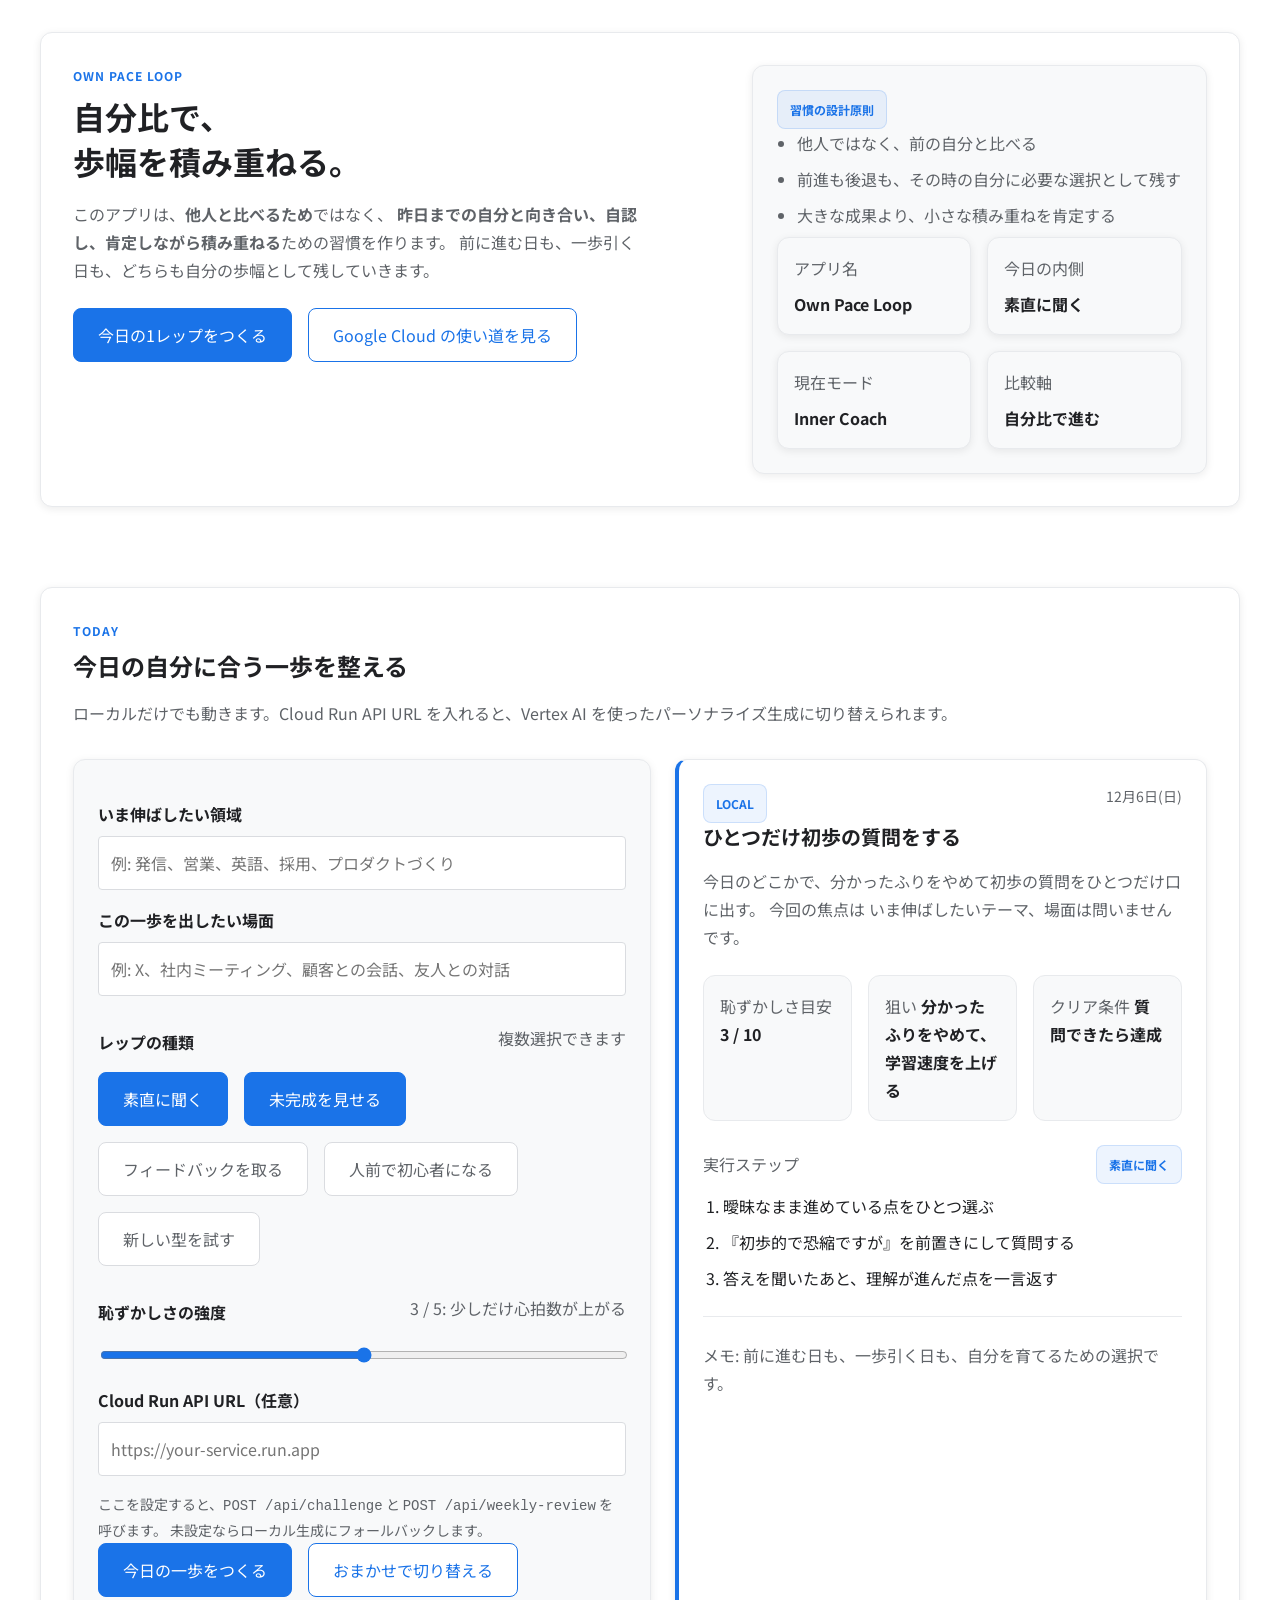
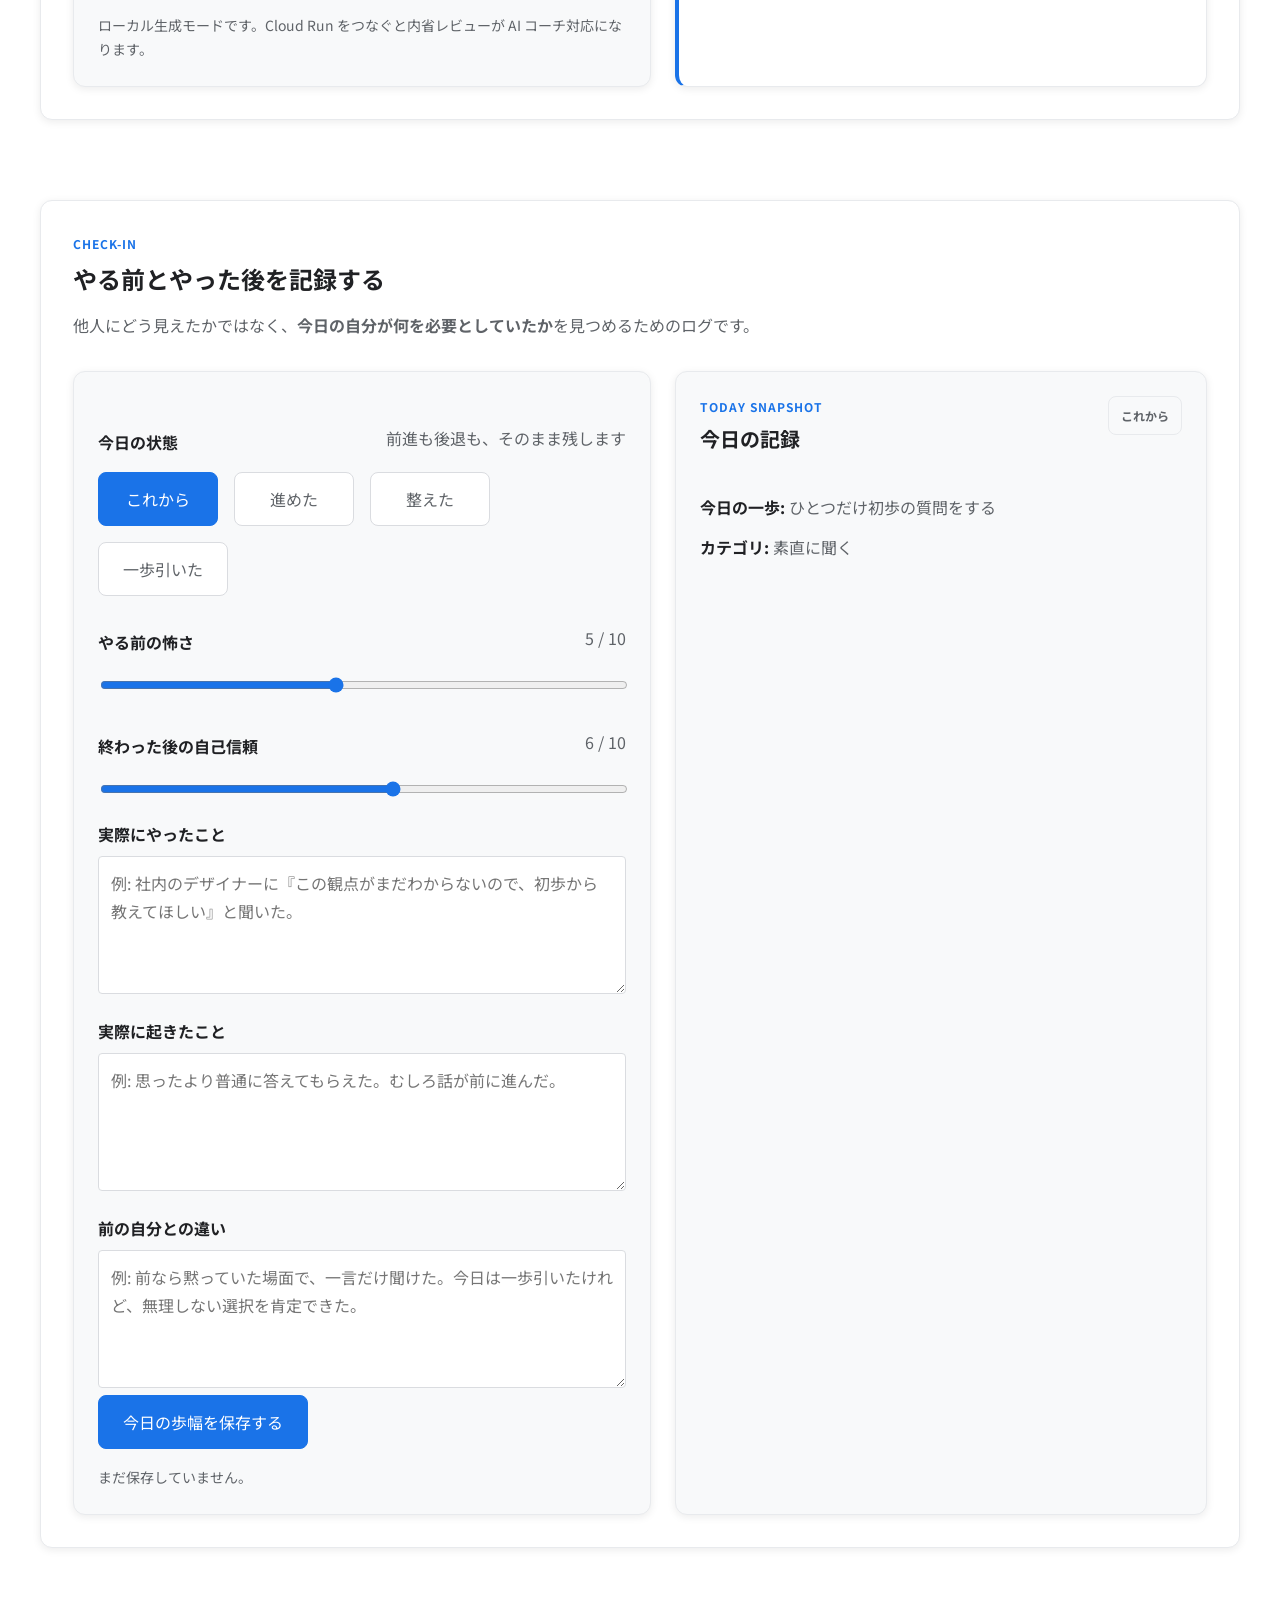
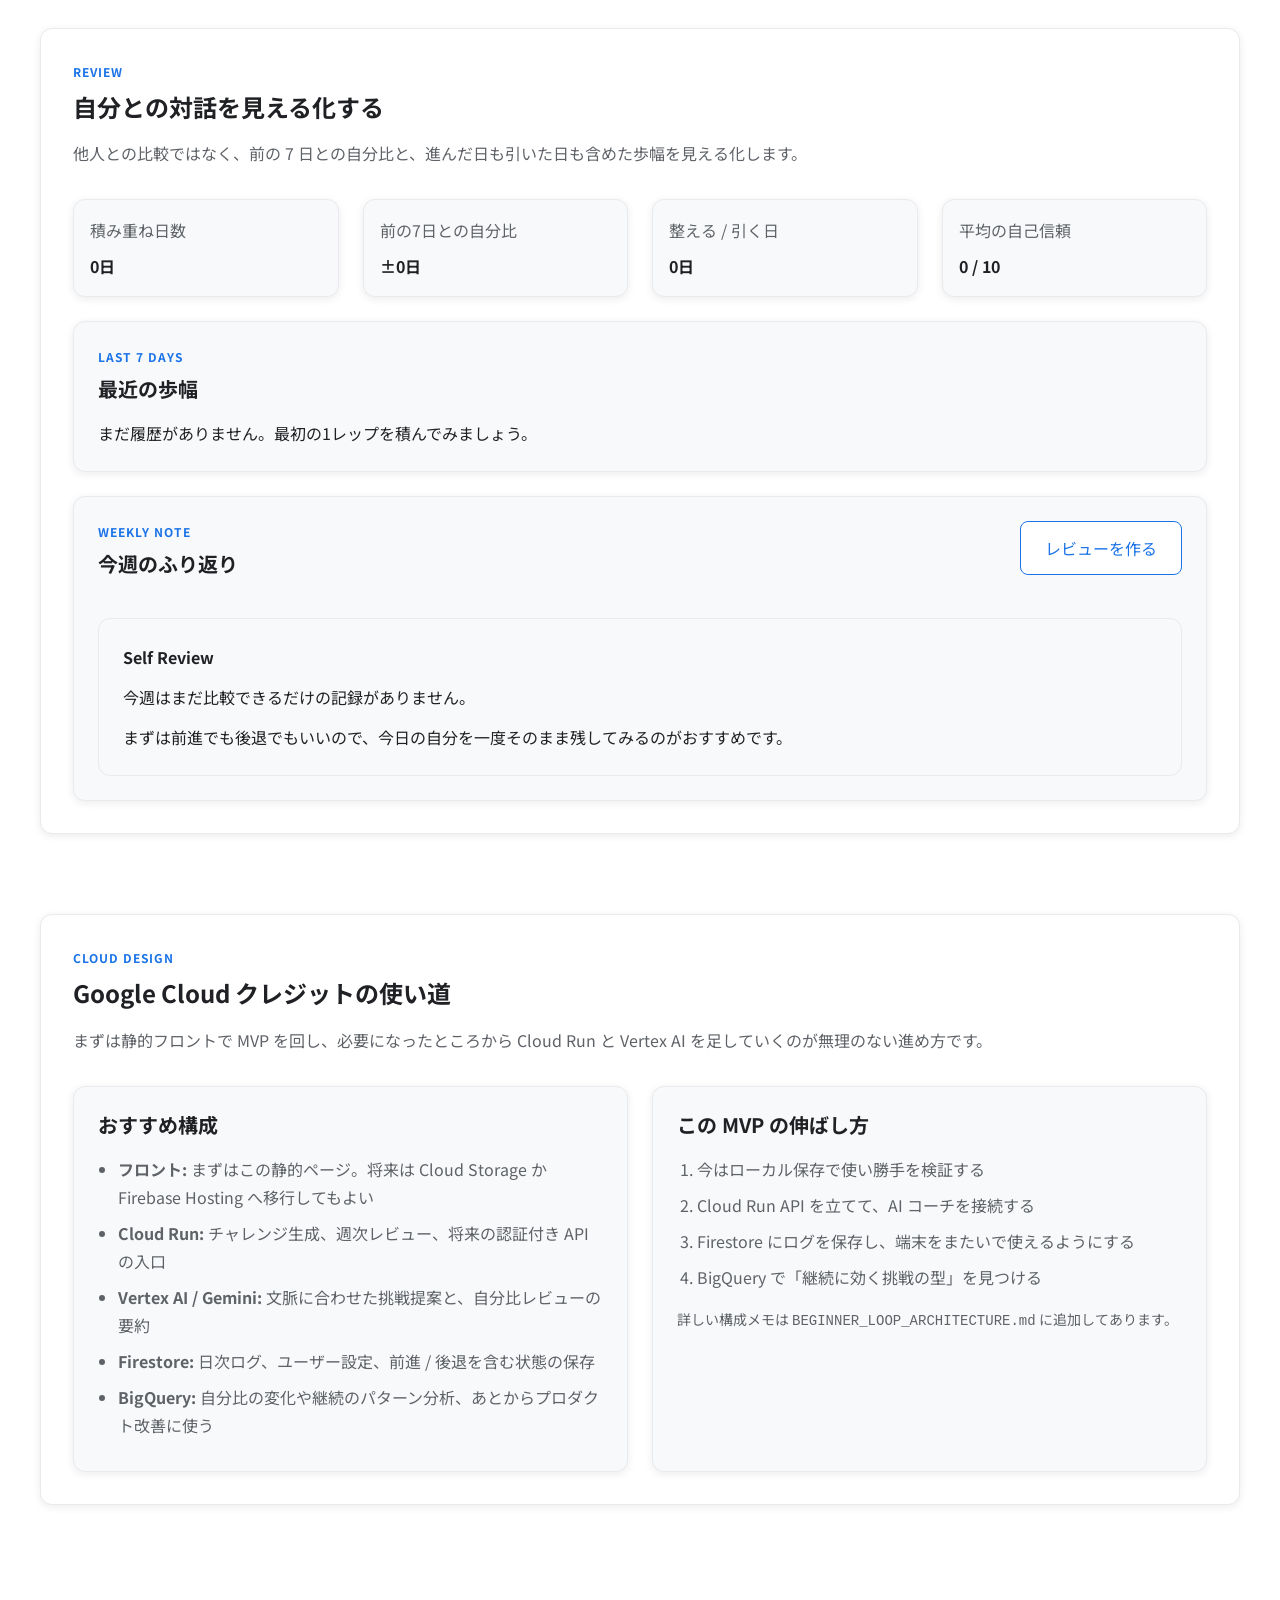
==== beginner-loop.html @ 5968f05c "Add Own Pace Loop MVP" ====
<!DOCTYPE html>
<html lang="ja">
<head>
  <meta charset="UTF-8">
  <meta name="viewport" content="width=device-width, initial-scale=1.0">
  <title>Own Pace Loop | 自分比で積み重ねる習慣</title>
  <meta
    name="description"
    content="他人ではなく自分との比較を大切にしながら、前進も後退も含めて積み重ねていくためのシングルページアプリ。ローカルでも動き、Cloud Run と Vertex AI にも接続できます。"
  >
  <link rel="preconnect" href="https://fonts.googleapis.com">
  <link rel="preconnect" href="https://fonts.gstatic.com" crossorigin>
  <link
    href="https://fonts.googleapis.com/css2?family=Inter:wght@400;600;700;800&family=Noto+Sans+JP:wght@400;500;700;800&display=swap"
    rel="stylesheet"
  >
  <link rel="stylesheet" href="./beginner-loop.css">
</head>
<body>
  <main class="page-shell">
    <header class="hero reveal">
      <div class="hero-copy">
        <p class="eyebrow">Own Pace Loop</p>
        <h1>自分比で、<br>歩幅を積み重ねる。</h1>
        <p class="hero-text">
          このアプリは、<strong>他人と比べるため</strong>ではなく、
          <strong>昨日までの自分と向き合い、自認し、肯定しながら積み重ねる</strong>ための習慣を作ります。
          前に進む日も、一歩引く日も、どちらも自分の歩幅として残していきます。
        </p>
        <div class="hero-actions">
          <a class="primary-btn" href="#today">今日の1レップをつくる</a>
          <a class="ghost-btn" href="#system">Google Cloud の使い道を見る</a>
        </div>
      </div>

      <aside class="hero-panel">
        <div class="panel-badge">習慣の設計原則</div>
        <ul class="principles-list">
          <li>他人ではなく、前の自分と比べる</li>
          <li>前進も後退も、その時の自分に必要な選択として残す</li>
          <li>大きな成果より、小さな積み重ねを肯定する</li>
        </ul>

        <div class="metrics-grid">
          <article class="metric-card">
            <span class="metric-label">アプリ名</span>
            <strong>Own Pace Loop</strong>
          </article>
          <article class="metric-card">
            <span class="metric-label">今日の内側</span>
            <strong id="hero-focus-label">今日の一歩</strong>
          </article>
          <article class="metric-card">
            <span class="metric-label">現在モード</span>
            <strong id="hero-mode-label">Inner Coach</strong>
          </article>
          <article class="metric-card">
            <span class="metric-label">比較軸</span>
            <strong>自分比で進む</strong>
          </article>
        </div>
      </aside>
    </header>

    <section id="today" class="panel reveal">
      <div class="section-heading">
        <p class="eyebrow">Today</p>
        <h2>今日の自分に合う一歩を整える</h2>
        <p class="section-copy">
          ローカルだけでも動きます。Cloud Run API URL を入れると、Vertex AI を使ったパーソナライズ生成に切り替えられます。
        </p>
      </div>

      <div class="today-grid">
        <article class="card control-card">
          <label for="focus-area">いま伸ばしたい領域</label>
          <input id="focus-area" type="text" placeholder="例: 発信、営業、英語、採用、プロダクトづくり">

          <label for="social-context">この一歩を出したい場面</label>
          <input id="social-context" type="text" placeholder="例: X、社内ミーティング、顧客との会話、友人との対話">

          <div class="label-row">
            <label>レップの種類</label>
            <span class="field-note">複数選択できます</span>
          </div>
          <div id="category-pills" class="pill-grid" role="group" aria-label="レップの種類">
            <button class="pill is-active" type="button" data-category="question">素直に聞く</button>
            <button class="pill is-active" type="button" data-category="draft">未完成を見せる</button>
            <button class="pill" type="button" data-category="feedback">フィードバックを取る</button>
            <button class="pill" type="button" data-category="public">人前で初心者になる</button>
            <button class="pill" type="button" data-category="experiment">新しい型を試す</button>
          </div>

          <div class="label-row">
            <label for="intensity">恥ずかしさの強度</label>
            <span id="intensity-label" class="field-note">3 / 5: 少しだけ心拍数が上がる</span>
          </div>
          <input id="intensity" type="range" min="1" max="5" value="3">

          <label for="api-url">Cloud Run API URL（任意）</label>
          <input id="api-url" type="url" placeholder="https://your-service.run.app">
          <p class="helper-text">
            ここを設定すると、<code>POST /api/challenge</code> と <code>POST /api/weekly-review</code> を呼びます。
            未設定ならローカル生成にフォールバックします。
          </p>

          <div class="action-row">
            <button id="generate-btn" class="primary-btn" type="button">今日の一歩をつくる</button>
            <button id="surprise-btn" class="ghost-btn" type="button">おまかせで切り替える</button>
          </div>

          <p id="generator-status" class="status-line">ローカル生成モードです。Cloud Run をつなぐと内省レビューが AI コーチ対応になります。</p>
        </article>

        <article class="card challenge-card">
          <div class="challenge-head">
            <span id="challenge-mode-badge" class="mode-badge">LOCAL</span>
            <span id="challenge-date" class="challenge-date"></span>
          </div>

          <h3 id="challenge-title">今日の一歩</h3>
          <p id="challenge-text" class="challenge-text">
            小さくて安全だけれど、少しだけ勇気が必要な一歩をここに作ります。
          </p>

          <div class="challenge-metrics">
            <div>
              <span class="mini-label">恥ずかしさ目安</span>
              <strong id="challenge-shame">5 / 10</strong>
            </div>
            <div>
              <span class="mini-label">狙い</span>
              <strong id="challenge-purpose">初心者に戻る耐性をつける</strong>
            </div>
            <div>
              <span class="mini-label">クリア条件</span>
              <strong id="challenge-win">今日の自分に必要な一歩を選べたら達成</strong>
            </div>
          </div>

          <div class="label-row compact">
            <span class="mini-label">実行ステップ</span>
            <span id="challenge-category" class="category-label">素直に聞く</span>
          </div>
          <ol id="challenge-steps" class="step-list">
            <li>今日はひとつ、知らないことをそのまま聞く</li>
            <li>分かったふりをしない</li>
            <li>終わったら感情の変化を記録する</li>
          </ol>

          <div class="challenge-footer">
            <p class="challenge-note">
              メモ: 前に進む日も、一歩引く日も、自分を育てるための選択です。
            </p>
          </div>
        </article>
      </div>
    </section>

    <section class="panel reveal">
      <div class="section-heading">
        <p class="eyebrow">Check-In</p>
        <h2>やる前とやった後を記録する</h2>
        <p class="section-copy">
          他人にどう見えたかではなく、<strong>今日の自分が何を必要としていたか</strong>を見つめるためのログです。
        </p>
      </div>

      <div class="checkin-grid">
        <article class="card form-card">
          <div class="label-row">
            <label>今日の状態</label>
            <span class="field-note">前進も後退も、そのまま残します</span>
          </div>
          <div id="status-group" class="segmented" role="group" aria-label="今日の状態">
            <button class="segment is-active" type="button" data-status="planned">これから</button>
            <button class="segment" type="button" data-status="done">進めた</button>
            <button class="segment" type="button" data-status="grounded">整えた</button>
            <button class="segment" type="button" data-status="retreated">一歩引いた</button>
          </div>

          <div class="range-block">
            <div class="label-row">
              <label for="fear-before">やる前の怖さ</label>
              <span id="fear-before-label" class="field-note">5 / 10</span>
            </div>
            <input id="fear-before" type="range" min="1" max="10" value="5">
          </div>

          <div class="range-block">
            <div class="label-row">
              <label for="relief-after">終わった後の自己信頼</label>
              <span id="relief-after-label" class="field-note">6 / 10</span>
            </div>
            <input id="relief-after" type="range" min="1" max="10" value="6">
          </div>

          <label for="action-taken">実際にやったこと</label>
          <textarea id="action-taken" rows="4" placeholder="例: 社内のデザイナーに『この観点がまだわからないので、初歩から教えてほしい』と聞いた。"></textarea>

          <label for="actual-outcome">実際に起きたこと</label>
          <textarea id="actual-outcome" rows="4" placeholder="例: 思ったより普通に答えてもらえた。むしろ話が前に進んだ。"></textarea>

          <label for="learning-note">前の自分との違い</label>
          <textarea id="learning-note" rows="4" placeholder="例: 前なら黙っていた場面で、一言だけ聞けた。今日は一歩引いたけれど、無理しない選択を肯定できた。"></textarea>

          <div class="action-row">
            <button id="save-log-btn" class="primary-btn" type="button">今日の歩幅を保存する</button>
          </div>
          <p id="save-status" class="status-line">まだ保存していません。</p>
        </article>

        <article class="card summary-card">
          <div class="summary-head">
            <div>
              <p class="eyebrow small">Today Snapshot</p>
              <h3>今日の記録</h3>
            </div>
            <span id="today-status-badge" class="status-badge planned">これから</span>
          </div>

          <div id="today-summary" class="summary-body">
            <p>まだ今日のログはありません。まずはひとつ、今日の自分に合う一歩を決めましょう。</p>
          </div>
        </article>
      </div>
    </section>

    <section class="panel reveal">
      <div class="section-heading">
        <p class="eyebrow">Review</p>
        <h2>自分との対話を見える化する</h2>
        <p class="section-copy">
          他人との比較ではなく、前の 7 日との自分比と、進んだ日も引いた日も含めた歩幅を見える化します。
        </p>
      </div>

      <div class="review-grid">
        <div class="stats-grid">
          <article class="stat-card">
            <span class="metric-label">積み重ね日数</span>
            <strong id="cumulative-days">0日</strong>
          </article>
          <article class="stat-card">
            <span class="metric-label">前の7日との自分比</span>
            <strong id="self-delta">±0日</strong>
          </article>
          <article class="stat-card">
            <span class="metric-label">整える / 引く日</span>
            <strong id="restore-days">0日</strong>
          </article>
          <article class="stat-card">
            <span class="metric-label">平均の自己信頼</span>
            <strong id="avg-trust">0 / 10</strong>
          </article>
        </div>

        <article class="card history-card">
          <div class="summary-head">
            <div>
              <p class="eyebrow small">Last 7 Days</p>
              <h3>最近の歩幅</h3>
            </div>
          </div>
          <div id="history-list" class="history-list"></div>
        </article>

        <article class="card review-card">
          <div class="summary-head">
            <div>
              <p class="eyebrow small">Weekly Note</p>
              <h3>今週のふり返り</h3>
            </div>
            <button id="review-btn" class="ghost-btn" type="button">レビューを作る</button>
          </div>
          <div id="review-output" class="review-output">
            <p>ログがたまると、ここに今週の自分比と歩幅をまとめます。Cloud Run をつなぐと AI 版レビューに切り替わります。</p>
          </div>
        </article>
      </div>
    </section>

    <section id="system" class="panel reveal">
      <div class="section-heading">
        <p class="eyebrow">Cloud Design</p>
        <h2>Google Cloud クレジットの使い道</h2>
        <p class="section-copy">
          まずは静的フロントで MVP を回し、必要になったところから Cloud Run と Vertex AI を足していくのが無理のない進め方です。
        </p>
      </div>

      <div class="system-grid">
        <article class="card system-card">
          <h3>おすすめ構成</h3>
          <ul class="system-list">
            <li><strong>フロント:</strong> まずはこの静的ページ。将来は Cloud Storage か Firebase Hosting へ移行してもよい</li>
            <li><strong>Cloud Run:</strong> チャレンジ生成、週次レビュー、将来の認証付き API の入口</li>
            <li><strong>Vertex AI / Gemini:</strong> 文脈に合わせた挑戦提案と、自分比レビューの要約</li>
            <li><strong>Firestore:</strong> 日次ログ、ユーザー設定、前進 / 後退を含む状態の保存</li>
            <li><strong>BigQuery:</strong> 自分比の変化や継続のパターン分析、あとからプロダクト改善に使う</li>
          </ul>
        </article>

        <article class="card system-card">
          <h3>この MVP の伸ばし方</h3>
          <ol class="system-list ordered">
            <li>今はローカル保存で使い勝手を検証する</li>
            <li>Cloud Run API を立てて、AI コーチを接続する</li>
            <li>Firestore にログを保存し、端末をまたいで使えるようにする</li>
            <li>BigQuery で「継続に効く挑戦の型」を見つける</li>
          </ol>
          <p class="helper-text">
            詳しい構成メモは <code>BEGINNER_LOOP_ARCHITECTURE.md</code> に追加してあります。
          </p>
        </article>
      </div>
    </section>
  </main>

  <script src="./beginner-loop.js"></script>
</body>
</html>
---- beginner-loop.css ----
:root {
  --primary: #1A73E8;
  --primary-soft: rgba(26, 115, 232, 0.08);
  --background: #FFFFFF;
  --surface: #F8F9FA;
  --text: #202124;
  --muted: #5F6368;
  --accent: #EA4335;
  --border: #E8EAED;
  --input-border: #DADCE0;
  --focus-ring: rgba(26, 115, 232, 0.24);
  --shadow: 0 2px 8px rgba(0, 0, 0, 0.08);
  --radius-card: 12px;
  --radius-button: 8px;
  --radius-input: 4px;
}

* {
  box-sizing: border-box;
}

html {
  scroll-behavior: smooth;
}

body {
  margin: 0;
  background: var(--background);
  color: var(--text);
  font-family: "Noto Sans JP", Inter, sans-serif;
  font-size: 16px;
  line-height: 1.75;
}

button,
input,
textarea {
  font: inherit;
}

a {
  color: inherit;
  text-decoration: none;
}

.page-shell {
  width: min(1200px, calc(100% - 48px));
  margin: 0 auto;
  padding: 32px 0 80px;
}

.hero,
.panel {
  margin-bottom: 80px;
  padding: 32px;
  border: 1px solid var(--border);
  border-radius: var(--radius-card);
  background: var(--background);
  box-shadow: var(--shadow);
}

.hero {
  display: grid;
  grid-template-columns: minmax(0, 1.35fr) minmax(320px, 0.95fr);
  gap: 32px;
  align-items: start;
}

.eyebrow {
  margin: 0 0 8px;
  color: var(--primary);
  font-size: 12px;
  font-weight: 700;
  letter-spacing: 0.08em;
  text-transform: uppercase;
}

.eyebrow.small {
  margin-bottom: 8px;
}

h1,
h2,
h3 {
  margin: 0 0 16px;
  color: var(--text);
  line-height: 1.4;
  font-weight: 700;
}

h1 {
  font-size: 32px;
}

h2 {
  font-size: 24px;
}

h3 {
  font-size: 20px;
}

p {
  margin: 0;
}

.hero-text,
.section-copy,
.helper-text,
.challenge-text,
.challenge-note,
.status-line,
.summary-body,
.system-list,
.principles-list,
.history-copy p,
.field-note,
.metric-label,
.mini-label {
  color: var(--muted);
}

.hero-text {
  max-width: 64ch;
}

.hero-actions,
.action-row,
.pill-grid,
.segmented {
  display: flex;
  flex-wrap: wrap;
  gap: 16px;
}

.hero-actions {
  margin-top: 24px;
}

.hero-panel,
.card,
.metric-card,
.stat-card {
  padding: 24px;
  border: 1px solid var(--border);
  border-radius: var(--radius-card);
  background: var(--surface);
  box-shadow: var(--shadow);
}

.hero-panel ul,
.system-list,
.step-list {
  margin: 0;
  padding-left: 20px;
}

.principles-list {
  margin: 0 0 24px;
  padding-left: 20px;
}

.principles-list li,
.system-list li,
.step-list li {
  margin-bottom: 8px;
}

.metrics-grid,
.challenge-metrics {
  display: grid;
  gap: 16px;
}

.metrics-grid {
  grid-template-columns: repeat(2, minmax(0, 1fr));
}

.metric-card,
.stat-card {
  padding: 16px;
}

.metric-card strong,
.stat-card strong {
  display: block;
  margin-top: 8px;
  color: var(--text);
}

.section-heading {
  margin-bottom: 32px;
}

.today-grid,
.checkin-grid {
  display: grid;
  grid-template-columns: minmax(0, 1fr) minmax(340px, 0.92fr);
  gap: 24px;
}

.review-grid {
  display: grid;
  gap: 24px;
}

.stats-grid {
  display: grid;
  grid-template-columns: repeat(4, minmax(0, 1fr));
  gap: 24px;
}

.system-grid {
  display: grid;
  grid-template-columns: repeat(2, minmax(0, 1fr));
  gap: 24px;
}

label {
  display: block;
  margin: 16px 0 8px;
  color: var(--text);
  font-weight: 700;
}

.label-row {
  display: flex;
  align-items: center;
  justify-content: space-between;
  gap: 16px;
  margin: 16px 0 8px;
}

.label-row.compact {
  margin-top: 24px;
}

input[type="text"],
input[type="url"],
textarea {
  width: 100%;
  min-height: 48px;
  padding: 12px;
  border: 1px solid var(--input-border);
  border-radius: var(--radius-input);
  background: var(--background);
  color: var(--text);
}

textarea {
  min-height: 112px;
  resize: vertical;
}

input[type="range"] {
  width: 100%;
  accent-color: var(--primary);
}

input:focus-visible,
textarea:focus-visible,
button:focus-visible,
a:focus-visible {
  outline: 2px solid var(--focus-ring);
  outline-offset: 2px;
}

.primary-btn,
.ghost-btn,
.pill,
.segment {
  display: inline-flex;
  align-items: center;
  justify-content: center;
  min-width: 120px;
  min-height: 48px;
  padding: 12px 24px;
  border: 1px solid var(--input-border);
  border-radius: var(--radius-button);
  background: var(--background);
  color: var(--text);
  cursor: pointer;
  transition: background-color 160ms ease, color 160ms ease, border-color 160ms ease;
}

.primary-btn {
  border-color: var(--primary);
  background: var(--primary);
  color: var(--background);
}

.ghost-btn {
  border-color: var(--primary);
  color: var(--primary);
}

.pill,
.segment {
  background: var(--background);
  color: var(--muted);
}

.primary-btn:hover,
.ghost-btn:hover,
.pill:hover,
.segment:hover {
  background: var(--primary-soft);
  border-color: var(--primary);
}

.primary-btn:hover {
  background: #1765CC;
  color: var(--background);
}

.pill.is-active,
.segment.is-active {
  border-color: var(--primary);
  background: var(--primary);
  color: var(--background);
}

.helper-text,
.status-line {
  margin-top: 16px;
  font-size: 14px;
}

.panel-badge,
.mode-badge,
.status-badge,
.category-label {
  display: inline-flex;
  align-items: center;
  justify-content: center;
  min-height: 32px;
  padding: 8px 12px;
  border-radius: var(--radius-button);
  font-size: 12px;
  font-weight: 700;
}

.panel-badge,
.mode-badge,
.category-label {
  border: 1px solid rgba(26, 115, 232, 0.16);
  background: var(--primary-soft);
  color: var(--primary);
}

.status-badge {
  border: 1px solid var(--border);
  background: var(--surface);
  color: var(--muted);
}

.status-badge.done {
  border-color: rgba(26, 115, 232, 0.18);
  background: var(--primary-soft);
  color: var(--primary);
}

.status-badge.grounded {
  border-color: rgba(95, 99, 104, 0.18);
  background: #F1F3F4;
  color: var(--muted);
}

.status-badge.retreated {
  border-color: rgba(234, 67, 53, 0.16);
  background: rgba(234, 67, 53, 0.08);
  color: var(--accent);
}

.challenge-card {
  border-left: 4px solid var(--primary);
  background: var(--background);
}

.challenge-head,
.summary-head {
  display: flex;
  align-items: flex-start;
  justify-content: space-between;
  gap: 16px;
}

.challenge-date {
  color: var(--muted);
  font-size: 14px;
}

.challenge-text {
  margin-bottom: 24px;
}

.challenge-metrics {
  grid-template-columns: repeat(3, minmax(0, 1fr));
  margin-bottom: 24px;
}

.challenge-metrics > div {
  padding: 16px;
  border: 1px solid var(--border);
  border-radius: var(--radius-card);
  background: var(--surface);
}

.challenge-footer {
  margin-top: 24px;
  padding-top: 24px;
  border-top: 1px solid var(--border);
}

.range-block {
  margin-top: 16px;
}

.summary-card,
.history-card,
.review-card {
  min-height: 100%;
}

.summary-body,
.review-output {
  margin-top: 24px;
}

.summary-body p + p,
.review-output p + p {
  margin-top: 12px;
}

.history-list {
  display: grid;
  gap: 16px;
}

.history-item {
  display: flex;
  align-items: flex-start;
  justify-content: space-between;
  gap: 16px;
  padding: 16px;
  border: 1px solid var(--border);
  border-radius: var(--radius-card);
  background: var(--surface);
}

.history-item strong,
.summary-body strong,
.review-output strong {
  color: var(--text);
}

.history-copy {
  min-width: 0;
}

.history-copy p {
  margin-top: 8px;
  font-size: 14px;
}

.review-output {
  padding: 24px;
  border: 1px solid var(--border);
  border-radius: var(--radius-card);
  background: var(--surface);
}

.ordered {
  padding-left: 20px;
}

.reveal {
  opacity: 1;
  transform: none;
}

@media (max-width: 980px) {
  .hero,
  .today-grid,
  .checkin-grid,
  .system-grid {
    grid-template-columns: 1fr;
  }

  .stats-grid,
  .challenge-metrics,
  .metrics-grid {
    grid-template-columns: repeat(2, minmax(0, 1fr));
  }
}

@media (max-width: 640px) {
  .page-shell {
    width: min(100%, calc(100% - 32px));
    padding-top: 24px;
  }

  .hero,
  .panel,
  .card,
  .hero-panel {
    padding: 24px;
  }

  .stats-grid,
  .challenge-metrics,
  .metrics-grid {
    grid-template-columns: 1fr;
  }

  .history-item,
  .challenge-head,
  .summary-head,
  .label-row {
    flex-direction: column;
    align-items: flex-start;
  }

  .hero-actions,
  .action-row {
    flex-direction: column;
  }

  .primary-btn,
  .ghost-btn {
    width: 100%;
  }
}
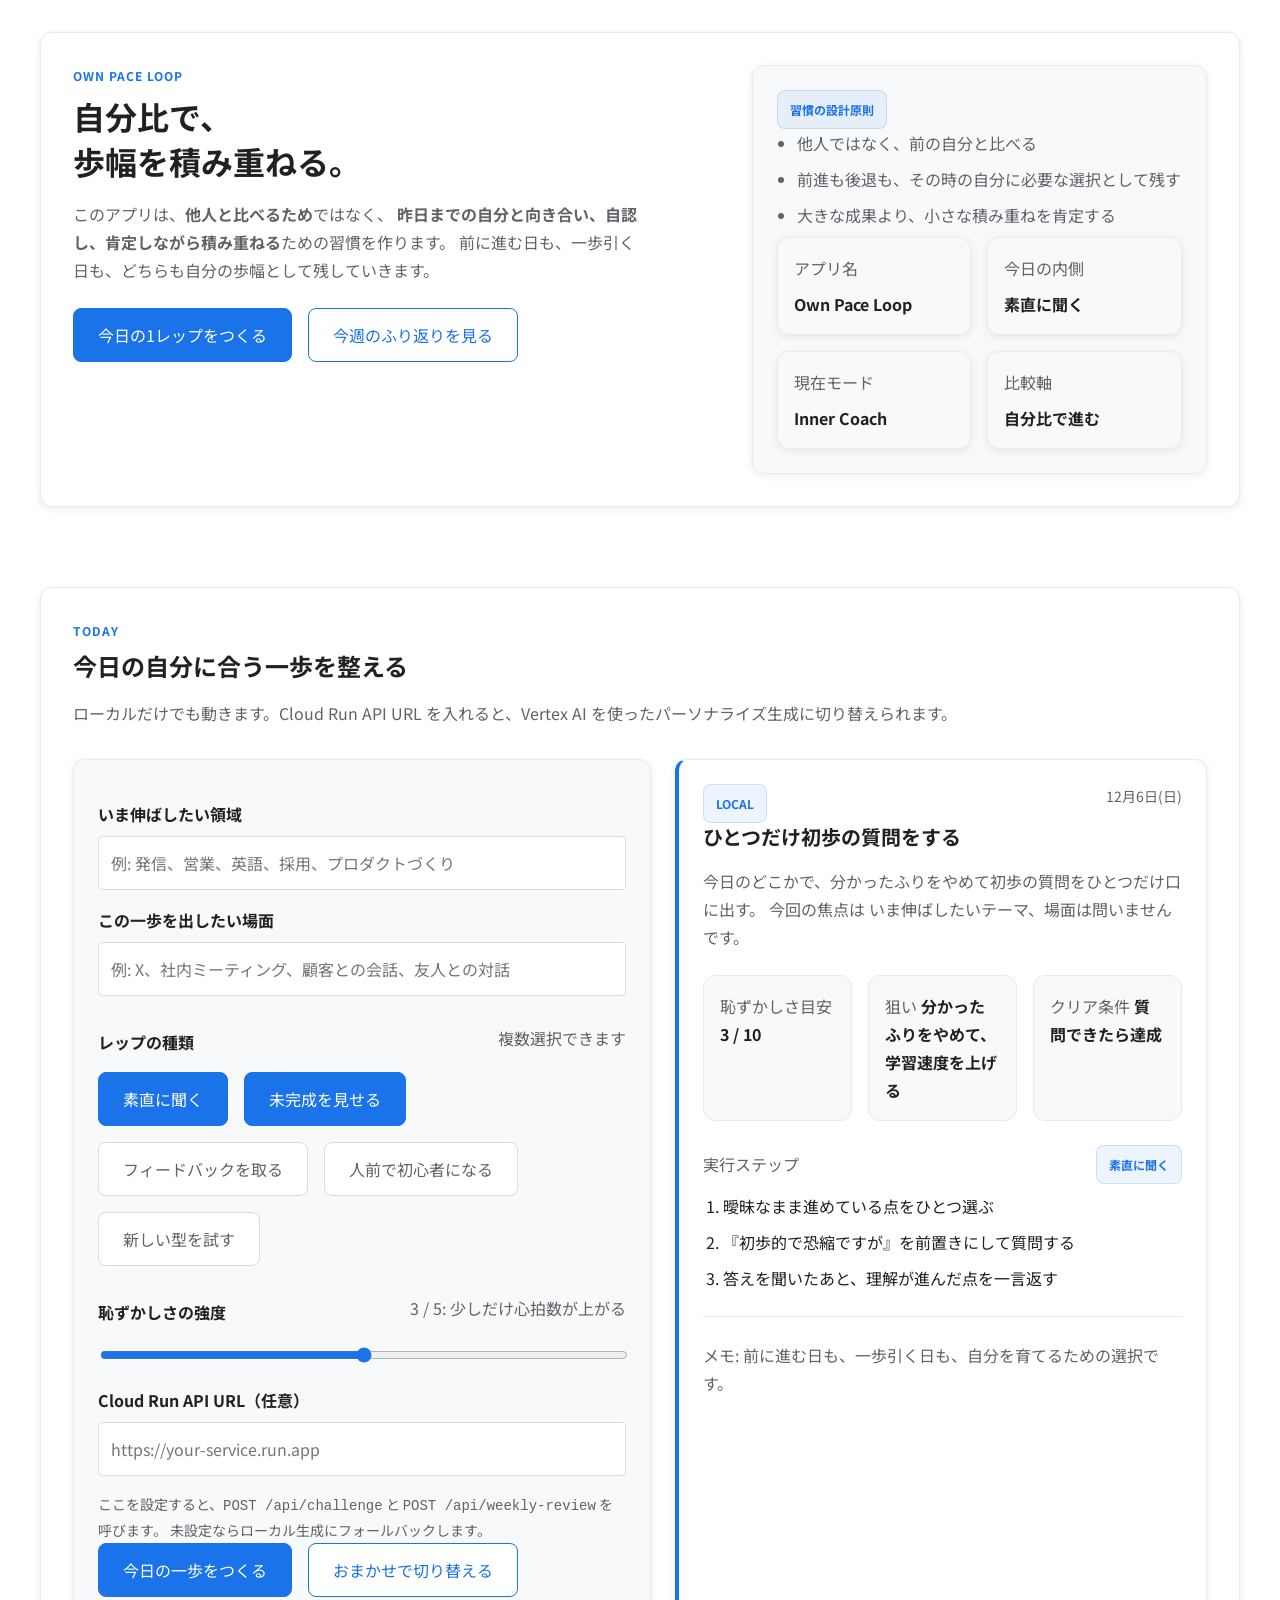
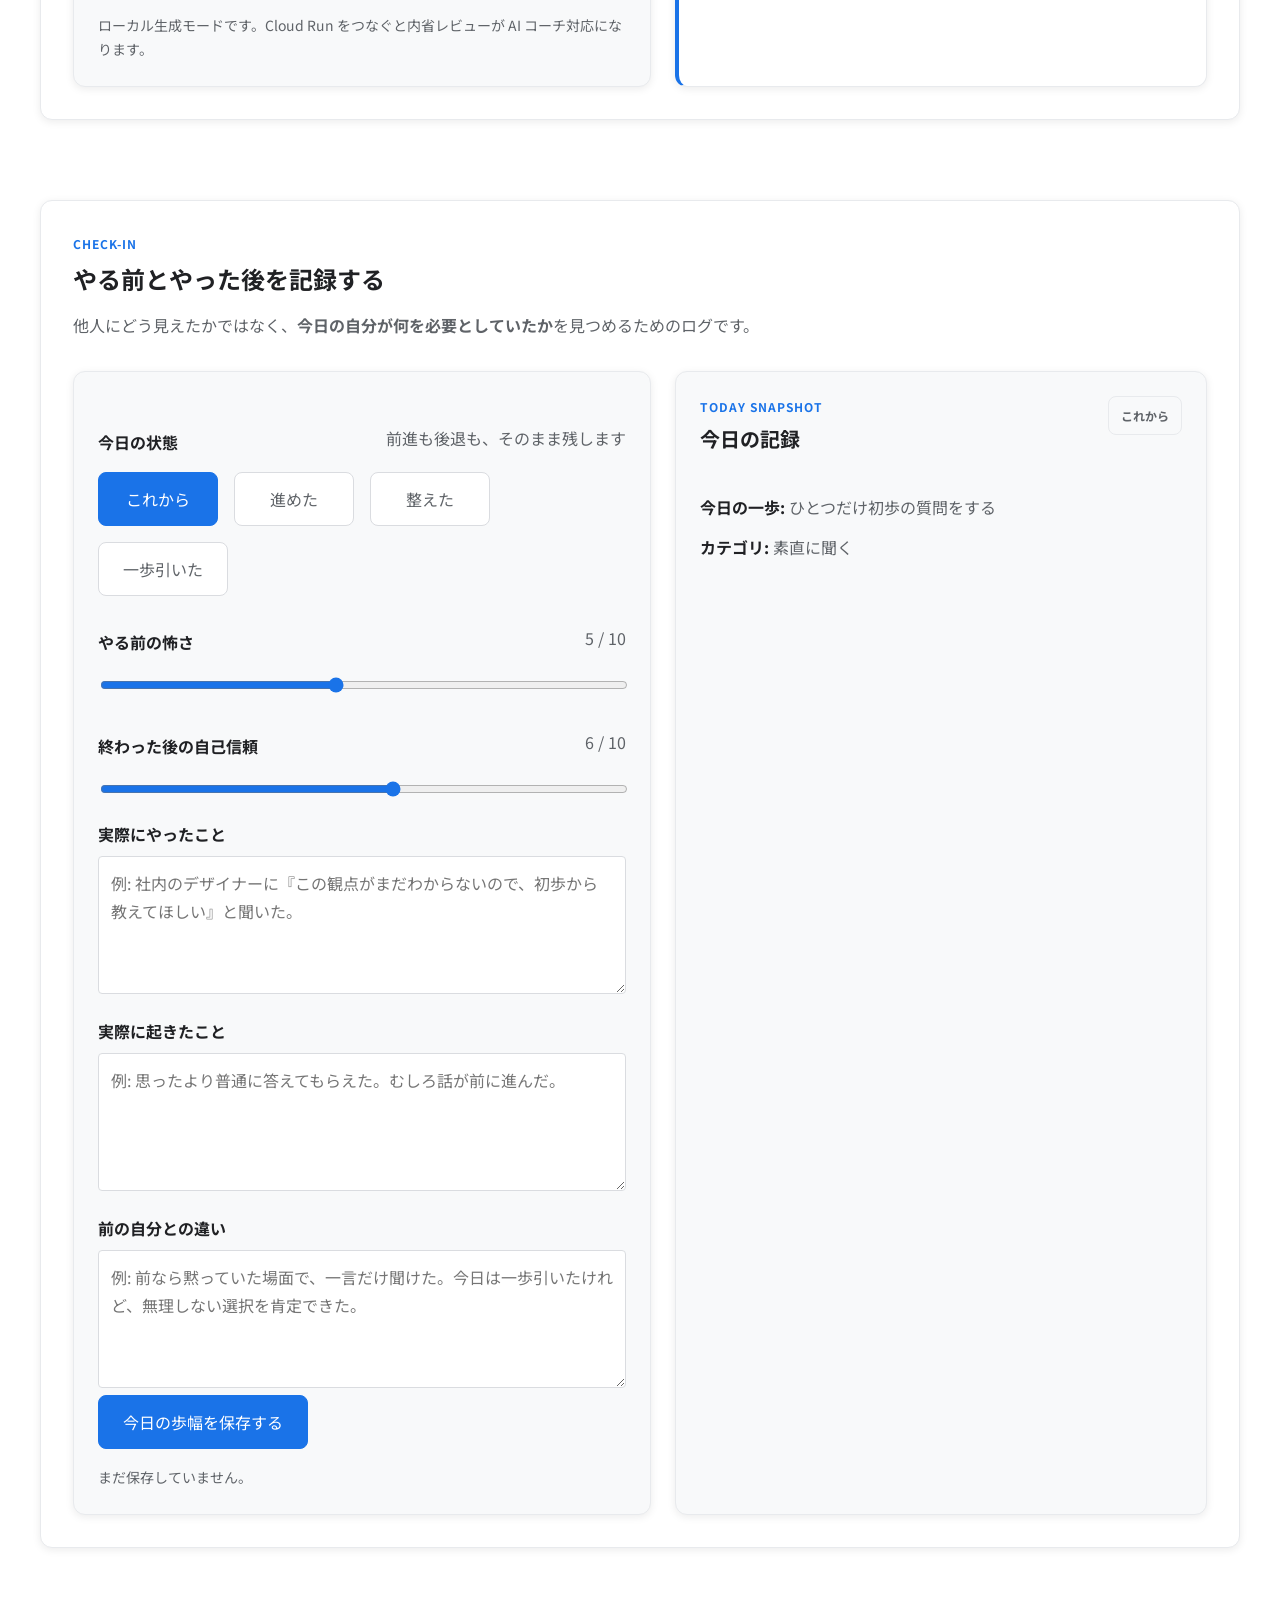
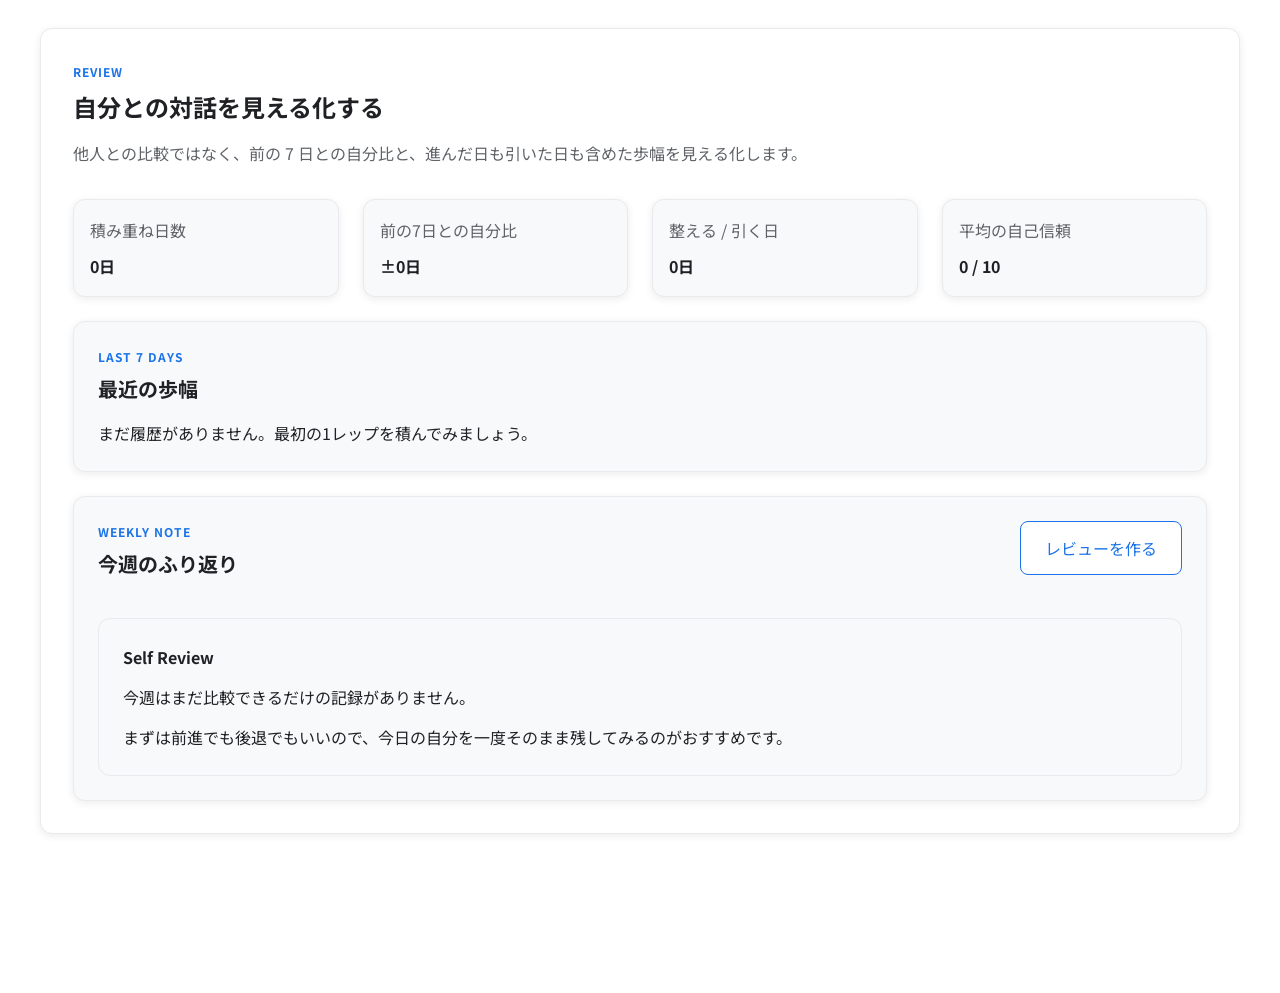
==== commit c7cedf23: "Remove cloud design section" ====
--- a/beginner-loop.html
+++ b/beginner-loop.html
@@ -29,7 +29,7 @@
         </p>
         <div class="hero-actions">
           <a class="primary-btn" href="#today">今日の1レップをつくる</a>
-          <a class="ghost-btn" href="#system">Google Cloud の使い道を見る</a>
+          <a class="ghost-btn" href="#review">今週のふり返りを見る</a>
         </div>
       </div>
 
@@ -226,7 +226,7 @@
       </div>
     </section>
 
-    <section class="panel reveal">
+    <section id="review" class="panel reveal">
       <div class="section-heading">
         <p class="eyebrow">Review</p>
         <h2>自分との対話を見える化する</h2>
@@ -279,42 +279,6 @@
         </article>
       </div>
     </section>
-
-    <section id="system" class="panel reveal">
-      <div class="section-heading">
-        <p class="eyebrow">Cloud Design</p>
-        <h2>Google Cloud クレジットの使い道</h2>
-        <p class="section-copy">
-          まずは静的フロントで MVP を回し、必要になったところから Cloud Run と Vertex AI を足していくのが無理のない進め方です。
-        </p>
-      </div>
-
-      <div class="system-grid">
-        <article class="card system-card">
-          <h3>おすすめ構成</h3>
-          <ul class="system-list">
-            <li><strong>フロント:</strong> まずはこの静的ページ。将来は Cloud Storage か Firebase Hosting へ移行してもよい</li>
-            <li><strong>Cloud Run:</strong> チャレンジ生成、週次レビュー、将来の認証付き API の入口</li>
-            <li><strong>Vertex AI / Gemini:</strong> 文脈に合わせた挑戦提案と、自分比レビューの要約</li>
-            <li><strong>Firestore:</strong> 日次ログ、ユーザー設定、前進 / 後退を含む状態の保存</li>
-            <li><strong>BigQuery:</strong> 自分比の変化や継続のパターン分析、あとからプロダクト改善に使う</li>
-          </ul>
-        </article>
-
-        <article class="card system-card">
-          <h3>この MVP の伸ばし方</h3>
-          <ol class="system-list ordered">
-            <li>今はローカル保存で使い勝手を検証する</li>
-            <li>Cloud Run API を立てて、AI コーチを接続する</li>
-            <li>Firestore にログを保存し、端末をまたいで使えるようにする</li>
-            <li>BigQuery で「継続に効く挑戦の型」を見つける</li>
-          </ol>
-          <p class="helper-text">
-            詳しい構成メモは <code>BEGINNER_LOOP_ARCHITECTURE.md</code> に追加してあります。
-          </p>
-        </article>
-      </div>
-    </section>
   </main>
 
   <script src="./beginner-loop.js"></script>
